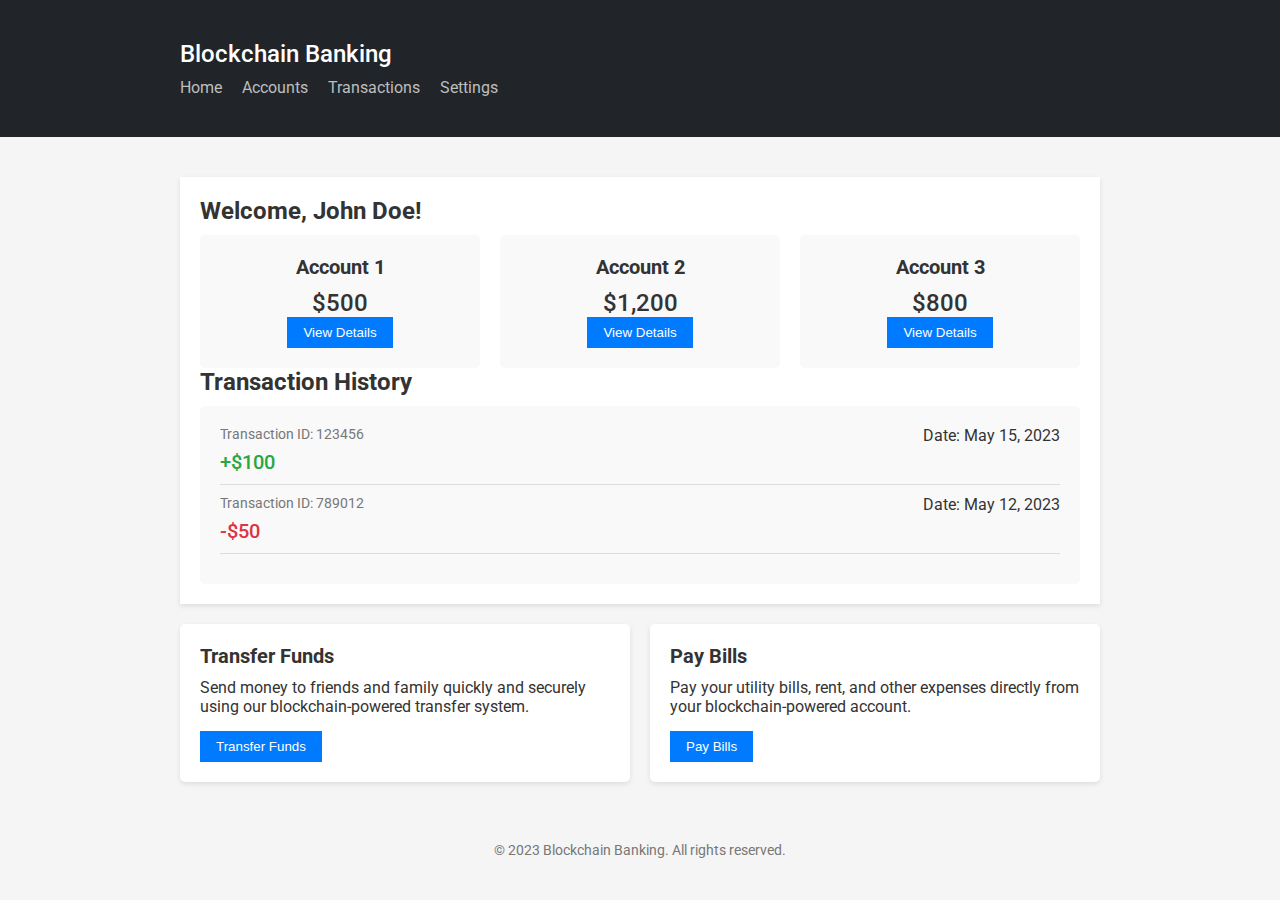
==== index.html @ 80356738 "update" ====
<!DOCTYPE html>
<html>
<head>
  <title>Blockchain Banking App</title>
  <link href="https://fonts.googleapis.com/css2?family=Roboto:wght@400;500&display=swap" rel="stylesheet">
  <link rel="stylesheet" type="text/css" href="output.css">
  <script src="script.js" defer></script>
  <style>
    /* Add your CSS styling here */
    
  </style>
</head>
<body>
  <header>
    <div class="container">
      <h1>Blockchain Banking</h1>
      <nav>
        <ul>
          <li><a href="#">Home</a></li>
          <li><a href="#">Accounts</a></li>
          <li><a href="#">Transactions</a></li>
          <li><a href="#">Settings</a></li>
        </ul>
      </nav>
    </div>
  </header>

  <main>
    <div class="container">
      
      <div class="dashboard">
      
        <h2>Welcome, <span id="user-name"></span>!</h2>
      
        <div class="account-summary" id="account-summary">
          <!-- Account summary items will be dynamically added here -->
        </div>
     

        <h2>Transaction History</h2>
        <div class="transaction-history" id="transaction-history">
          <!-- Transaction history items will be dynamically added here -->
        </div>
      </div>

      <div class="widgets-container">
        <div class="widget">
          <h3>Transfer Funds</h3>
          <p>Send money to friends and family quickly and securely using our blockchain-powered transfer system.</p>
          <button class="action-button">Transfer Funds</button>
        </div>

        <div class="widget">
          <h3>Pay Bills</h3>
          <p>Pay your utility bills, rent, and other expenses directly from your blockchain-powered account.</p>
          <button class="action-button">Pay Bills</button>
        </div>

      </div>
    </div>
  </main>

  <footer>
    <div class="container">
      <p>&copy; 2023 Blockchain Banking. All rights reserved.</p>
    </div>
  </footer>

  <script>
    // Example data
    const userData = {
      name: "John Doe",
      accounts: [
        {
          name: "Account 1",
          balance: "$500"
        },
        {
          name: "Account 2",
          balance: "$1,200"
        },
        {
          name: "Account 3",
          balance: "$800"
        }
      ],
      transactions: [
        {
          id: "123456",
          date: "May 15, 2023",
          amount: "+$100"
        },
        {
          id: "789012",
          date: "May 12, 2023",
          amount: "-$50"
        }
      ]
    };

    // Update user name
    const userNameElement = document.getElementById("user-name");
    userNameElement.textContent = userData.name;

    // Update account summary
    const accountSummaryElement = document.getElementById("account-summary");
    userData.accounts.forEach(account => {
      const accountItem = document.createElement("div");
      accountItem.classList.add("account-summary-item");
      accountItem.innerHTML = `
        <h3>${account.name}</h3>
        <p class="balance">${account.balance}</p>
        <button class="action-button">View Details</button>
      `;
      accountSummaryElement.appendChild(accountItem);
    });

    // Update transaction history
    const transactionHistoryElement = document.getElementById("transaction-history");
    userData.transactions.forEach(transaction => {
      const transactionItem = document.createElement("div");
      transactionItem.classList.add("transaction-item");
      transactionItem.innerHTML = `
        <div class="transaction-details">
          <p class="transaction-id">Transaction ID: ${transaction.id}</p>
          <p class="transaction-date">Date: ${transaction.date}</p>
        </div>
        <p class="transaction-amount ${transaction.amount.startsWith("+") ? "positive" : "negative"}">${transaction.amount}</p>
      `;
      transactionHistoryElement.appendChild(transactionItem);
    });
  </script>
</body>
</html>
---- output.css ----
/* Reset default margin and padding */
* {
  margin: 0;
  padding: 0;
  box-sizing: border-box;
}

/* Global styles */
body {
  font-family: 'Roboto', sans-serif;
  background-color: #f5f5f5;
  color: #333;
}

.container {
  max-width: 960px;
  margin: 0 auto;
  padding: 20px;
}

h1, h2, h3 {
  margin-bottom: 10px;
}

ul {
  list-style: none;
}

a {
  text-decoration: none;
  color: #bdbebe;
}

button {
  padding: 8px 16px;
  border: none;
  background-color: #007bff;
  color: #fff;
  cursor: pointer;
  transition: background-color 0.3s ease;
}

button:hover {
  background-color: #0056b3;
}

/* Header styles */
header {
  background-color: #212529;
  padding: 20px 0;
}

header h1 {
  font-size: 24px;
  font-weight: 500;
  color: #fff;
  text-align: left;
}

nav ul {
  display: flex;
  
}

nav ul li {
  margin-right: 20px;
}

/* Main styles */
main {
  margin-top: 20px;
}

.dashboard {
  background-color: #fff;
  box-shadow: 0 2px 5px rgba(0, 0, 0, 0.1);
  padding: 20px;
  margin-bottom: 20px;
}

.account-summary {
  display: grid;
  grid-template-columns: repeat(auto-fit, minmax(200px, 1fr));
  grid-gap: 20px;
}

.account-summary-item {
  padding: 20px;
  background-color: #f9f9f9;
  text-align: center;
  border-radius: 5px;
  transition: transform 0.3s ease;
}

.account-summary-item:hover {
  transform: translateY(-5px);
}

.account-summary-item h3 {
  font-size: 20px;
  margin-bottom: 10px;
}

.balance {
  font-size: 24px;
  font-weight: 500;
}

.transaction-history {
  background-color: #f9f9f9;
  padding: 20px;
  border-radius: 5px;
}

.transaction-item {
  margin-bottom: 10px;
  padding-bottom: 10px;
  border-bottom: 1px solid #ddd;
  transition: background-color 0.3s ease;
}

.transaction-item:hover {
  background-color: #f5f5f5;
}

.transaction-details {
  display: flex;
  justify-content: space-between;
  margin-bottom: 5px;
}

.transaction-id {
  font-size: 14px;
  color: #777;
}

.transaction-amount {
  font-size: 20px;
  font-weight: 500;
}

.positive {
  color: #28a745;
}

.negative {
  color: #dc3545;
}

.widgets-container {
  display: grid;
  grid-template-columns: repeat(auto-fit, minmax(200px, 1fr));
  grid-gap: 20px;
}

.widget {
  padding: 20px;
  background-color: #fff;
  box-shadow: 0 2px 5px rgba(0, 0, 0, 0.1);
  border-radius: 5px;
  transition: transform 0.3s ease;
}

.widget:hover {
  transform: translateY(-5px);
}

.widget h3 {
  font-size: 20px;
  margin-bottom: 10px;
}

.widget p {
  margin-bottom: 15px;
}

/* Additional themes */
.widget.theme1 {
  background-color: #007bff;
  color: #fff;
}

.widget.theme1 h3 {
  color: #fff;
}

.widget.theme1 p {
  color: #e0e0e0;
}

.widget.theme2 {
  background-color: #dc3545;
  color: #fff;
}

.widget.theme2 h3 {
  color: #fff;
}

.widget.theme2 p {
  color: #e0e0e0;
}

/* Footer styles */
footer {
  background-color: #f5f5f5;
  padding: 20px 0;
  text-align: center;
  font-size: 14px;
  color: #777;
}
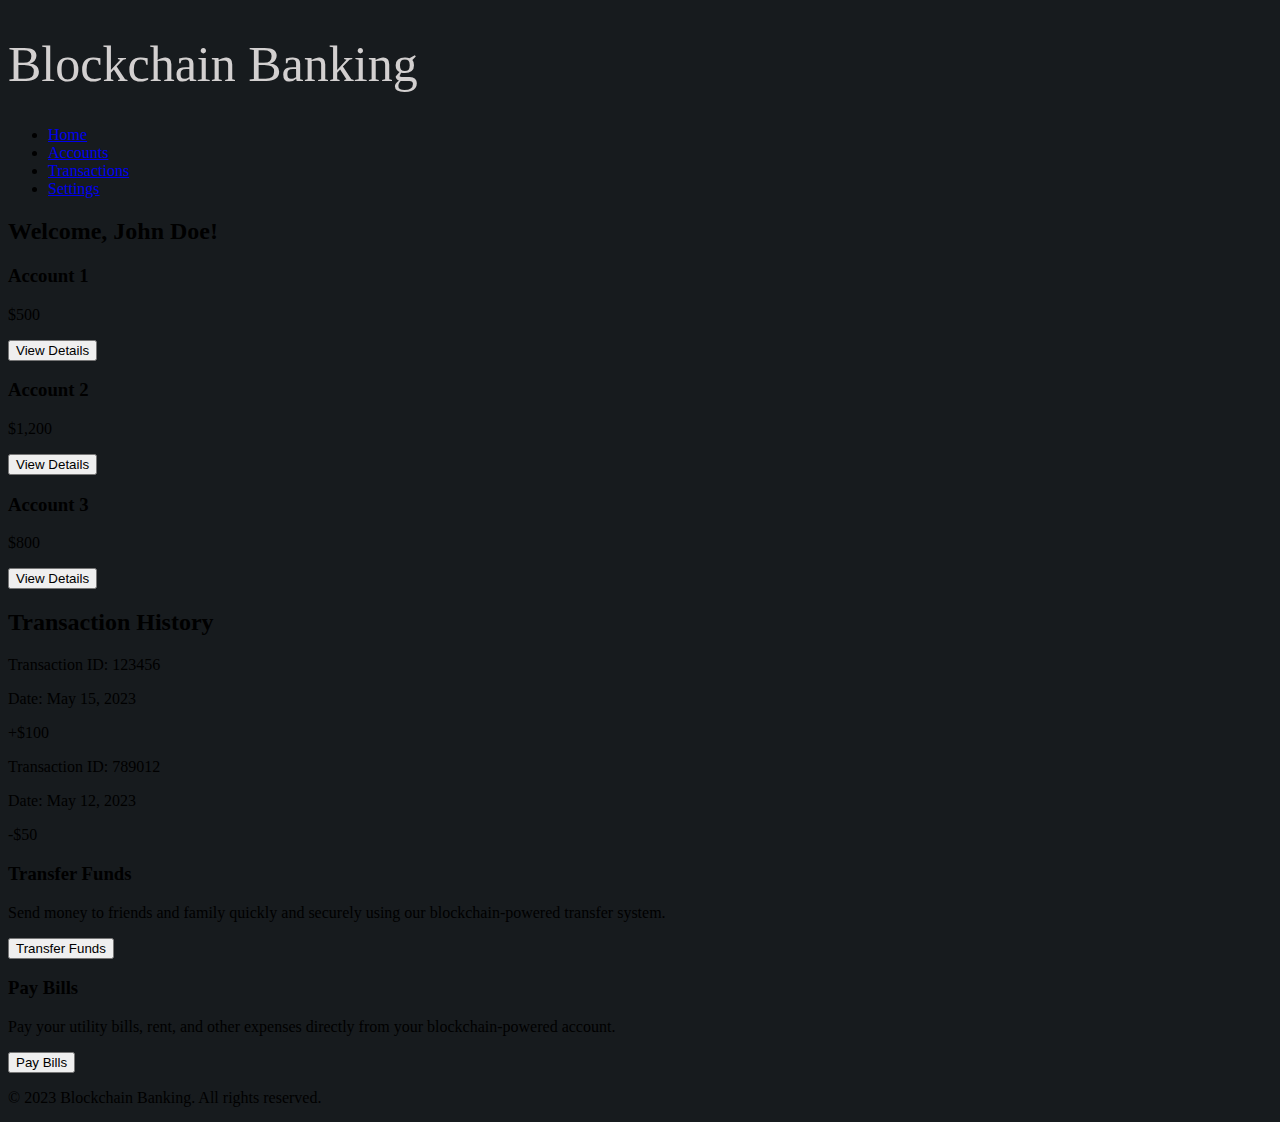
==== commit 15bc8ef6: "update" ====
--- a/index.html
+++ b/index.html
@@ -3,17 +3,17 @@
 <head>
   <title>Blockchain Banking App</title>
   <link href="https://fonts.googleapis.com/css2?family=Roboto:wght@400;500&display=swap" rel="stylesheet">
-  <link rel="stylesheet" type="text/css" href="output.css">
+  <link rel="stylesheet" type="text/css" href="output1.css">
   <script src="script.js" defer></script>
   <style>
     /* Add your CSS styling here */
     
   </style>
 </head>
-<body>
+<body class="background">
   <header>
     <div class="container">
-      <h1>Blockchain Banking</h1>
+      <h1 class="title">Blockchain Banking</h1>
       <nav>
         <ul>
           <li><a href="#">Home</a></li>
--- a/output1.css
+++ b/output1.css
@@ -0,0 +1,139 @@
+/* Layout Properties */
+.background {
+top: 0px;
+left: 0px;
+width: 1920px;
+height: 1080px;
+/* UI Properties */
+background: #171B1E 0% 0% no-repeat padding-box;
+opacity: 1;
+}
+
+.title {
+    /* Layout Properties */
+top: 82px;
+left: 240px;
+width: 444px;
+height: 59px;
+   /* UI Properties */
+text-align: left;
+font: normal normal normal 50px/60px Helvetica Neue;
+letter-spacing: 0px;
+color: #D3D0D0;
+opacity: 1;
+}
+
+.titledescription {
+    /* Layout Properties */
+top: 138px;
+left: 240px;
+width: 418px;
+height: 48px;
+/* UI Properties */
+text-align: left;
+font: normal normal 100 40px/49px Helvetica Neue;
+letter-spacing: 0px;
+color: #D3D0D0;
+opacity: 1;
+}
+
+.logo {
+    /* Layout Properties */
+top: 76px;
+left: 1571px;
+width: 108px;
+height: 108px;
+/* UI Properties */
+opacity: 1;
+}
+
+.navbackground {
+    /* Layout Properties */
+top: 247px;
+left: 0px;
+width: 1920px;
+height: 42px;
+/* UI Properties */
+opacity: 1;
+}
+
+.navaccount {
+    /* Layout Properties */
+top: 253px;
+left: 566px;
+width: 103px;
+height: 31px;
+/* UI Properties */
+text-align: left;
+font: normal normal 100 26px/32px Helvetica Neue;
+letter-spacing: 0px;
+color: #D3D0D0;
+opacity: 1;
+}
+
+.navtransfer {
+    /* Layout Properties */
+top: 253px;
+left: 773px;
+width: 96px;
+height: 31px;
+/* UI Properties */
+text-align: left;
+font: normal normal 100 26px/32px Helvetica Neue;
+letter-spacing: 0px;
+color: #D3D0D0;
+opacity: 1;
+}
+
+.navsettings {
+    /* Layout Properties */
+top: 253px;
+left: 997px;
+width: 88px;
+height: 31px;
+/* UI Properties */
+text-align: left;
+font: normal normal 100 26px/32px Helvetica Neue;
+letter-spacing: 0px;
+color: #D3D0D0;
+opacity: 1;
+}
+
+.navlogout {
+    /* Layout Properties */
+top: 253px;
+left: 1213px;
+width: 75px;
+height: 31px;
+/* UI Properties */
+text-align: left;
+font: normal normal 100 26px/32px Helvetica Neue;
+letter-spacing: 0px;
+color: #D3D0D0;
+opacity: 1;
+}
+
+.accounttitle {
+    /* Layout Properties */
+top: 385px;
+left: 294px;
+width: 277px;
+height: 35px;
+/* UI Properties */
+text-align: left;
+font: normal normal normal 30px/36px Helvetica Neue;
+letter-spacing: 0px;
+color: #D3D0D0;
+opacity: 1;
+}
+
+.dashboardcontainer {
+    /* Layout Properties */
+top: 366px;
+left: 240px;
+width: 1441px;
+height: 675px;
+/* UI Properties */
+opacity: 1;
+}
+
